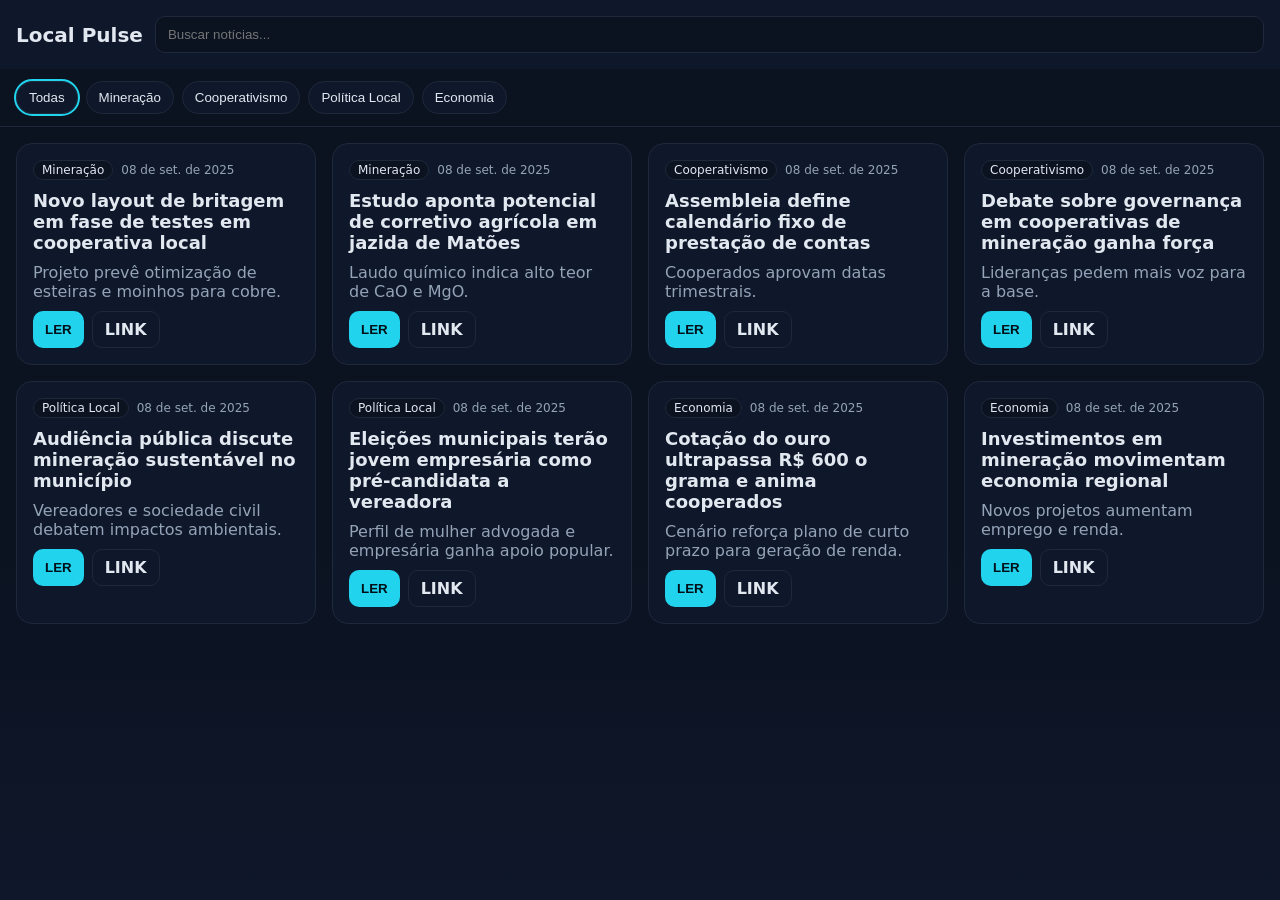
==== index.html @ df9ce0dd "Add files via upload" ====
<!doctype html>
<html lang="pt-br">
<head>
  <meta charset="utf-8" />
  <meta name="viewport" content="width=device-width, initial-scale=1" />
  <title>Local Pulse</title>
  <link rel="manifest" href="./manifest.webmanifest" />
  <link rel="stylesheet" href="./styles.css" />
  <meta name="theme-color" content="#0f172a" />
</head>
<body>
  <header class="app-header">
    <h1>Local Pulse</h1>
    <input id="searchInput" class="search" placeholder="Buscar notícias..." />
  </header>

  <nav id="categories" class="categories"></nav>

  <main id="feed" class="feed" aria-live="polite"></main>

  <template id="cardTemplate">
    <article class="card">
      <div class="card-meta">
        <span class="pill" data-category></span>
        <time data-date></time>
      </div>
      <h3 data-title></h3>
      <p data-desc></p>
      <div class="card-actions">
        <button class="btn" data-open>LER</button>
        <a class="btn btn-ghost" target="_blank" rel="noopener" data-link>LINK</a>
      </div>
    </article>
  </template>

  <dialog id="reader" class="reader">
    <article>
      <header class="reader-header">
        <button class="btn" id="closeReader">Fechar</button>
        <span class="pill" id="readerCat"></span>
      </header>
      <h2 id="readerTitle"></h2>
      <p class="reader-meta"><time id="readerDate"></time></p>
      <div id="readerBody" class="reader-body"></div>
      <footer class="reader-footer">
        <a id="readerLink" class="btn" target="_blank" rel="noopener">Abrir fonte</a>
      </footer>
    </article>
  </dialog>

  <script src="./app.js" type="module"></script>
  <script>
    if ('serviceWorker' in navigator) {
      window.addEventListener('load', () => {
        navigator.serviceWorker.register('./sw.js');
      });
    }
  </script>
</body>
</html>
---- styles.css ----
:root {
  --bg: #0b1220;
  --panel: #0f172a;
  --muted: #94a3b8;
  --text: #e2e8f0;
  --brand: #22d3ee;
}
* { box-sizing: border-box; }
html, body { height: 100%; }
body {
  margin: 0; font-family: system-ui, -apple-system, Segoe UI, Roboto, Ubuntu, Cantarell, 'Helvetica Neue', Arial;
  background: linear-gradient(180deg, #0b1220, #0b1220 60%, #0f172a);
  color: var(--text);
}
.app-header { display: flex; gap: 12px; align-items: center; padding: 16px; background: var(--panel); position: sticky; top: 0; z-index: 10; }
.app-header h1 { margin: 0; font-size: 20px; }
.search { flex: 1; padding: 10px 12px; border-radius: 10px; border: 1px solid #1e293b; background: #0b1220; color: var(--text); }

.categories { display: flex; gap: 8px; overflow-x: auto; padding: 12px 16px; border-bottom: 1px solid #1e293b; background: #0b1220; position: sticky; top: 58px; z-index: 9; }
.cat-btn { white-space: nowrap; padding: 8px 12px; border-radius: 999px; border: 1px solid #1e293b; background: #0f172a; color: var(--text); cursor: pointer; }
.cat-btn.active { outline: 2px solid var(--brand); }

.feed { display: grid; grid-template-columns: repeat(auto-fill, minmax(280px, 1fr)); gap: 16px; padding: 16px; }
.card { background: #0f172a; border: 1px solid #1e293b; border-radius: 16px; padding: 16px; display: flex; flex-direction: column; gap: 10px; }
.card-meta { display: flex; align-items: center; gap: 8px; font-size: 12px; color: var(--muted); }
.pill { display: inline-block; border: 1px solid #1e293b; background: #0b1220; color: var(--text); padding: 2px 8px; border-radius: 999px; font-size: 12px; }
.card h3 { margin: 0; font-size: 18px; }
.card p { margin: 0; color: var(--muted); }
.card-actions { display: flex; gap: 8px; }
.btn { background: var(--brand); color: #001018; padding: 8px 12px; border: none; border-radius: 10px; cursor: pointer; font-weight: 600; }
.btn-ghost { background: transparent; border: 1px solid #1e293b; color: var(--text); text-decoration: none; padding: 8px 12px; border-radius: 10px; }

.reader { width: min(900px, 95%); margin: auto; border: none; border-radius: 16px; padding: 0; }
.reader::backdrop { background: rgba(0,0,0,.6); }
.reader article { background: #0f172a; color: var(--text); border: 1px solid #1e293b; border-radius: 16px; padding: 16px; }
.reader-header { display: flex; justify-content: space-between; align-items: center; }
.reader-meta { color: var(--muted); margin: 8px 0; }
.reader-body { line-height: 1.6; color: var(--text); }
.reader-footer { margin-top: 16px; display: flex; justify-content: flex-end; }
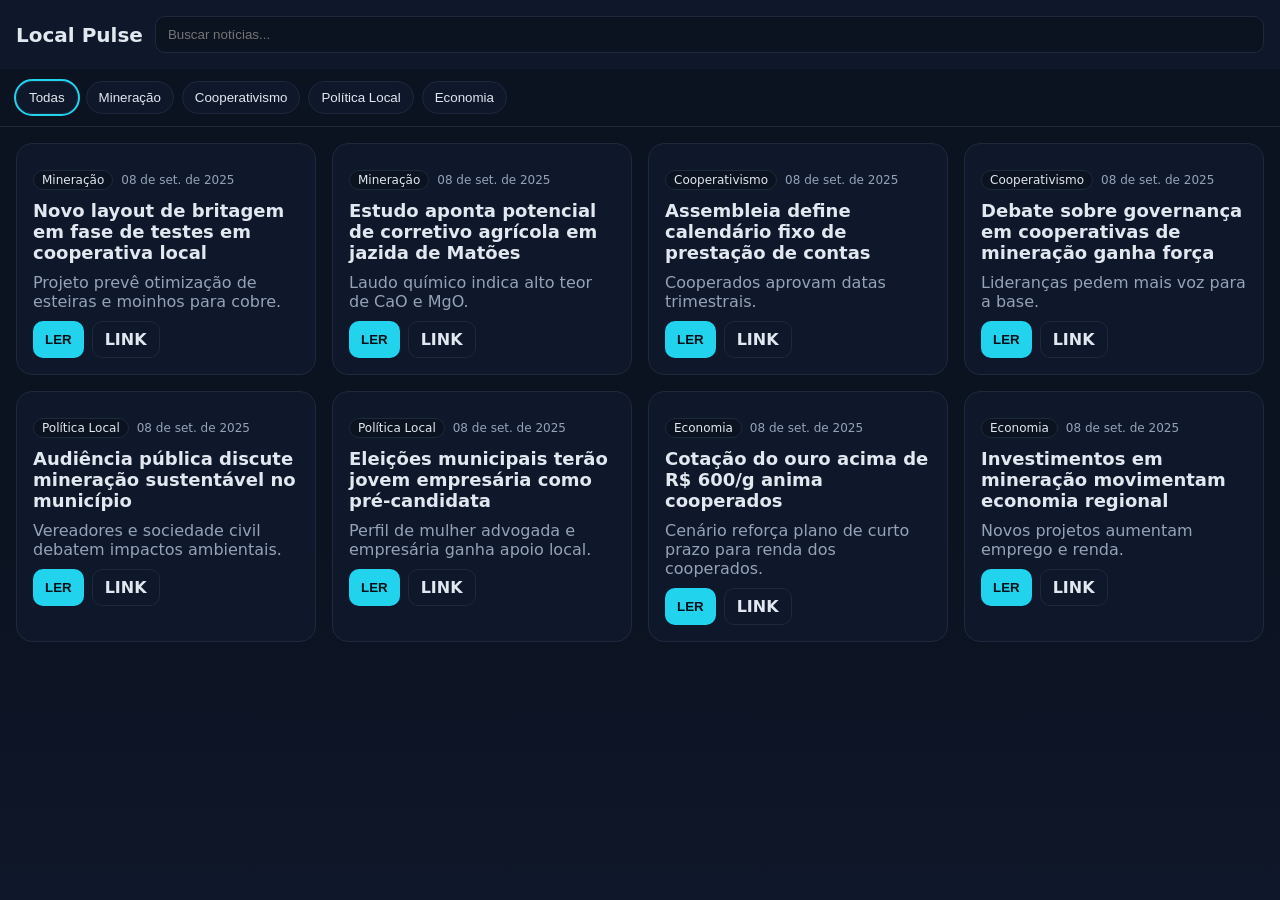
==== commit 3cc9c1b8: "Update index.html" ====
--- a/index.html
+++ b/index.html
@@ -4,22 +4,31 @@
   <meta charset="utf-8" />
   <meta name="viewport" content="width=device-width, initial-scale=1" />
   <title>Local Pulse</title>
+
+  <!-- PWA -->
   <link rel="manifest" href="./manifest.webmanifest" />
+  <meta name="theme-color" content="#0f172a" />
+
+  <!-- Estilos -->
   <link rel="stylesheet" href="./styles.css" />
-  <meta name="theme-color" content="#0f172a" />
 </head>
 <body>
+  <!-- Cabeçalho -->
   <header class="app-header">
     <h1>Local Pulse</h1>
     <input id="searchInput" class="search" placeholder="Buscar notícias..." />
   </header>
 
+  <!-- Filtros de categoria -->
   <nav id="categories" class="categories"></nav>
 
+  <!-- Lista de cards -->
   <main id="feed" class="feed" aria-live="polite"></main>
 
+  <!-- MOLDE DE CARD (usado pelo app.js para clonar) -->
   <template id="cardTemplate">
     <article class="card">
+      <img class="card-img" data-img alt="" loading="lazy" />
       <div class="card-meta">
         <span class="pill" data-category></span>
         <time data-date></time>
@@ -33,6 +42,7 @@
     </article>
   </template>
 
+  <!-- Leitor (modal) -->
   <dialog id="reader" class="reader">
     <article>
       <header class="reader-header">
@@ -43,12 +53,15 @@
       <p class="reader-meta"><time id="readerDate"></time></p>
       <div id="readerBody" class="reader-body"></div>
       <footer class="reader-footer">
-        <a id="readerLink" class="btn" target="_blank" rel="noopener">Abrir fonte</a>
+        <a id="readerLink" class="btn" target="__blank" rel="noopener">Abrir fonte</a>
       </footer>
     </article>
   </dialog>
 
+  <!-- Script principal -->
   <script src="./app.js" type="module"></script>
+
+  <!-- Service Worker (PWA) -->
   <script>
     if ('serviceWorker' in navigator) {
       window.addEventListener('load', () => {
@@ -58,3 +71,4 @@
   </script>
 </body>
 </html>
+
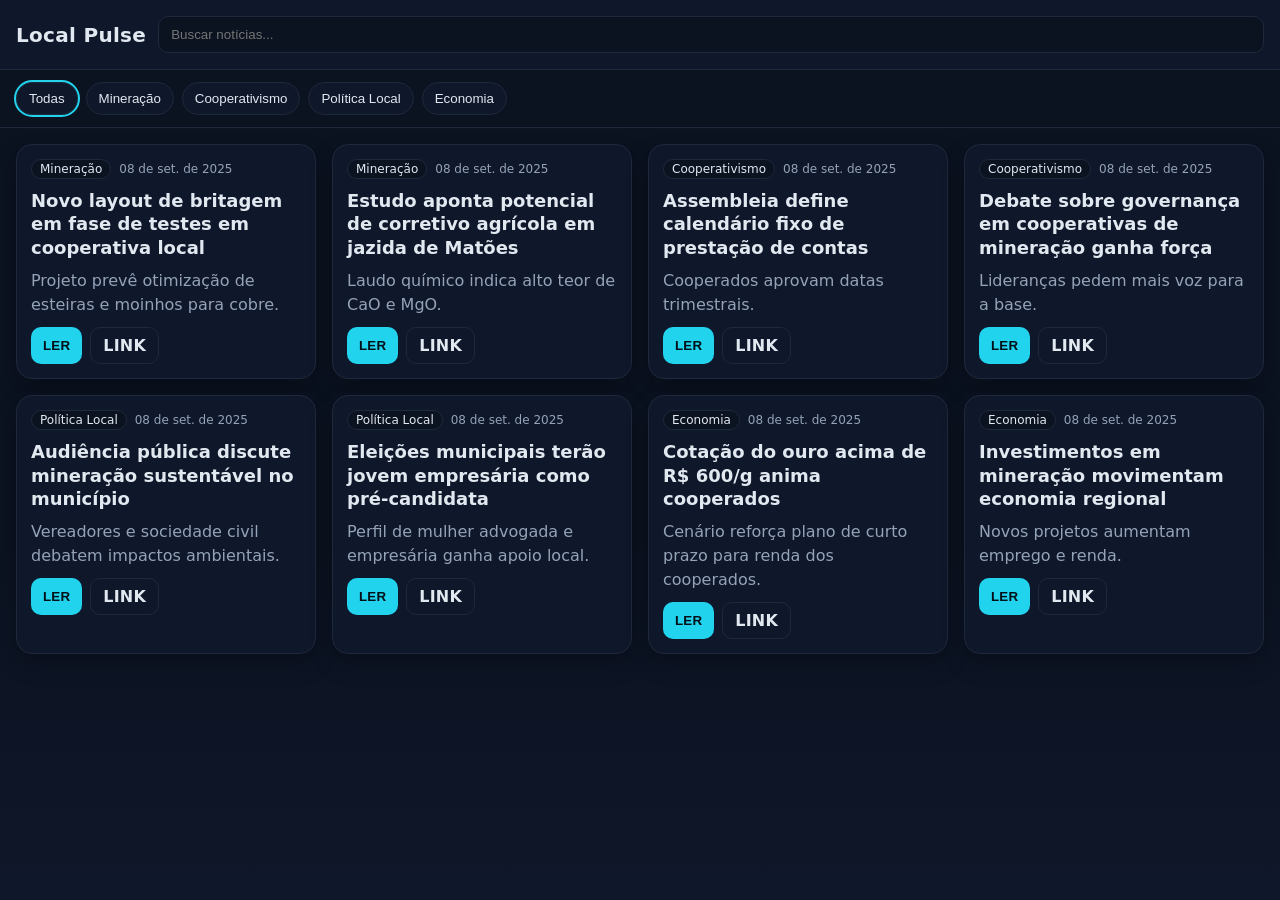
==== commit efbcc4d5: "Update index.html" ====
--- a/index.html
+++ b/index.html
@@ -6,7 +6,8 @@
   <title>Local Pulse</title>
 
   <!-- PWA -->
-  <link rel="manifest" href="./manifest.webmanifest" />
+<link rel="manifest" href="./manifest.webmanifest" />
+
   <meta name="theme-color" content="#0f172a" />
 
   <!-- Estilos -->
--- a/styles.css
+++ b/styles.css
@@ -4,36 +4,177 @@
   --muted: #94a3b8;
   --text: #e2e8f0;
   --brand: #22d3ee;
+  --card: #0f172a;
+  --border: #1e293b;
 }
+
 * { box-sizing: border-box; }
+
 html, body { height: 100%; }
+
 body {
-  margin: 0; font-family: system-ui, -apple-system, Segoe UI, Roboto, Ubuntu, Cantarell, 'Helvetica Neue', Arial;
+  margin: 0;
+  font-family: system-ui, -apple-system, Segoe UI, Roboto, Ubuntu, Cantarell, 'Helvetica Neue', Arial;
   background: linear-gradient(180deg, #0b1220, #0b1220 60%, #0f172a);
   color: var(--text);
 }
-.app-header { display: flex; gap: 12px; align-items: center; padding: 16px; background: var(--panel); position: sticky; top: 0; z-index: 10; }
-.app-header h1 { margin: 0; font-size: 20px; }
-.search { flex: 1; padding: 10px 12px; border-radius: 10px; border: 1px solid #1e293b; background: #0b1220; color: var(--text); }
 
-.categories { display: flex; gap: 8px; overflow-x: auto; padding: 12px 16px; border-bottom: 1px solid #1e293b; background: #0b1220; position: sticky; top: 58px; z-index: 9; }
-.cat-btn { white-space: nowrap; padding: 8px 12px; border-radius: 999px; border: 1px solid #1e293b; background: #0f172a; color: var(--text); cursor: pointer; }
+/* Header */
+.app-header {
+  display: flex;
+  gap: 12px;
+  align-items: center;
+  padding: 16px;
+  background: var(--panel);
+  position: sticky;
+  top: 0;
+  z-index: 10;
+  border-bottom: 1px solid var(--border);
+}
+.app-header h1 {
+  margin: 0;
+  font-size: 20px;
+  letter-spacing: .3px;
+}
+.search {
+  flex: 1;
+  padding: 10px 12px;
+  border-radius: 10px;
+  border: 1px solid var(--border);
+  background: #0b1220;
+  color: var(--text);
+}
+
+/* Categorias */
+.categories {
+  display: flex;
+  gap: 8px;
+  overflow-x: auto;
+  padding: 12px 16px;
+  border-bottom: 1px solid var(--border);
+  background: #0b1220;
+  position: sticky;
+  top: 58px;
+  z-index: 9;
+}
+.cat-btn {
+  white-space: nowrap;
+  padding: 8px 12px;
+  border-radius: 999px;
+  border: 1px solid var(--border);
+  background: var(--panel);
+  color: var(--text);
+  cursor: pointer;
+  transition: transform .08s ease;
+}
+.cat-btn:hover { transform: translateY(-1px); }
 .cat-btn.active { outline: 2px solid var(--brand); }
 
-.feed { display: grid; grid-template-columns: repeat(auto-fill, minmax(280px, 1fr)); gap: 16px; padding: 16px; }
-.card { background: #0f172a; border: 1px solid #1e293b; border-radius: 16px; padding: 16px; display: flex; flex-direction: column; gap: 10px; }
-.card-meta { display: flex; align-items: center; gap: 8px; font-size: 12px; color: var(--muted); }
-.pill { display: inline-block; border: 1px solid #1e293b; background: #0b1220; color: var(--text); padding: 2px 8px; border-radius: 999px; font-size: 12px; }
-.card h3 { margin: 0; font-size: 18px; }
-.card p { margin: 0; color: var(--muted); }
+/* Grid do feed */
+.feed {
+  display: grid;
+  grid-template-columns: repeat(auto-fill, minmax(280px, 1fr));
+  gap: 16px;
+  padding: 16px;
+}
+
+/* Card */
+.card {
+  background: var(--card);
+  border: 1px solid var(--border);
+  border-radius: 16px;
+  padding: 14px;
+  display: flex;
+  flex-direction: column;
+  gap: 10px;
+  box-shadow: 0 10px 22px rgba(0,0,0,.25);
+}
+
+.card-img {
+  width: 100%;
+  height: 160px;
+  object-fit: cover;
+  border-radius: 12px;
+  border: 1px solid var(--border);
+  background: #0b1220;
+  display: none; /* só aparece quando o JS setar uma URL válida */
+}
+
+.card-meta {
+  display: flex;
+  align-items: center;
+  gap: 8px;
+  font-size: 12px;
+  color: var(--muted);
+}
+.pill {
+  display: inline-block;
+  border: 1px solid var(--border);
+  background: #0b1220;
+  color: var(--text);
+  padding: 2px 8px;
+  border-radius: 999px;
+  font-size: 12px;
+}
+.card h3 {
+  margin: 0;
+  font-size: 18px;
+  line-height: 1.3;
+}
+.card p {
+  margin: 0;
+  color: var(--muted);
+  line-height: 1.5;
+}
 .card-actions { display: flex; gap: 8px; }
-.btn { background: var(--brand); color: #001018; padding: 8px 12px; border: none; border-radius: 10px; cursor: pointer; font-weight: 600; }
-.btn-ghost { background: transparent; border: 1px solid #1e293b; color: var(--text); text-decoration: none; padding: 8px 12px; border-radius: 10px; }
+.btn {
+  background: var(--brand);
+  color: #001018;
+  padding: 8px 12px;
+  border: none;
+  border-radius: 10px;
+  cursor: pointer;
+  font-weight: 700;
+  letter-spacing: .2px;
+}
+.btn-ghost {
+  background: transparent;
+  border: 1px solid var(--border);
+  color: var(--text);
+  text-decoration: none;
+  padding: 8px 12px;
+  border-radius: 10px;
+}
 
-.reader { width: min(900px, 95%); margin: auto; border: none; border-radius: 16px; padding: 0; }
+/* Leitor (modal) */
+.reader {
+  width: min(900px, 95%);
+  margin: auto;
+  border: none;
+  border-radius: 16px;
+  padding: 0;
+}
 .reader::backdrop { background: rgba(0,0,0,.6); }
-.reader article { background: #0f172a; color: var(--text); border: 1px solid #1e293b; border-radius: 16px; padding: 16px; }
-.reader-header { display: flex; justify-content: space-between; align-items: center; }
+.reader article {
+  background: var(--panel);
+  color: var(--text);
+  border: 1px solid var(--border);
+  border-radius: 16px;
+  padding: 16px;
+}
+.reader-header {
+  display: flex;
+  justify-content: space-between;
+  align-items: center;
+}
 .reader-meta { color: var(--muted); margin: 8px 0; }
-.reader-body { line-height: 1.6; color: var(--text); }
-.reader-footer { margin-top: 16px; display: flex; justify-content: flex-end; }
+.reader-body { line-height: 1.65; color: var(--text); }
+.reader-footer {
+  margin-top: 16px;
+  display: flex;
+  justify-content: flex-end;
+}
+
+/* Acessibilidade: foco visível */
+:focus { outline: 2px solid var(--brand); outline-offset: 2px; }
+
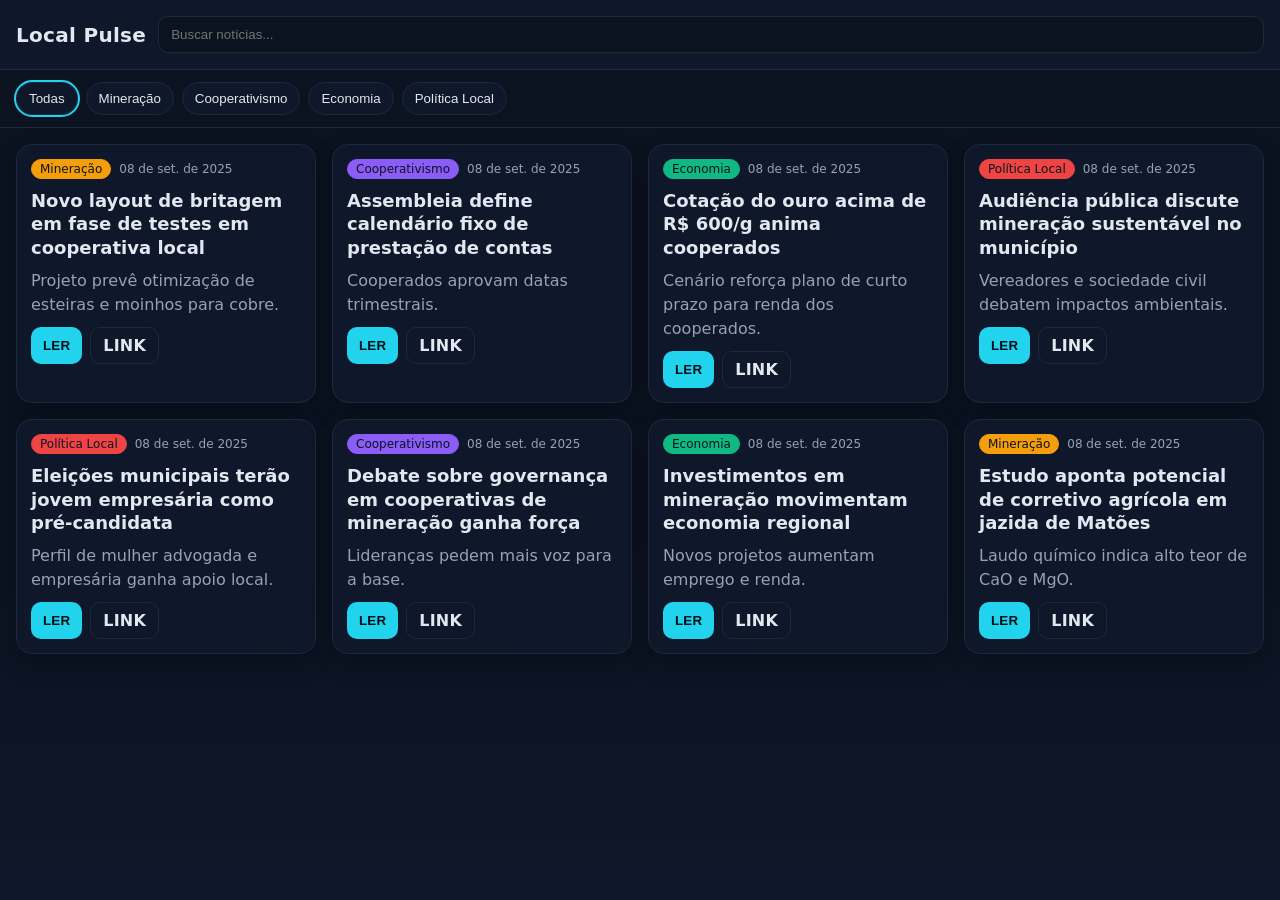
==== commit ac649c59: "fix: preserve cards and add static checks" ====
--- a/index.html
+++ b/index.html
@@ -17,7 +17,7 @@
   <!-- Cabeçalho -->
   <header class="app-header">
     <h1>Local Pulse</h1>
-    <input id="searchInput" class="search" placeholder="Buscar notícias..." />
+    <input id="searchInput" class="search" type="search" aria-label="Buscar notícias" placeholder="Buscar notícias..." />
   </header>
 
   <!-- Filtros de categoria -->
@@ -54,7 +54,7 @@
       <p class="reader-meta"><time id="readerDate"></time></p>
       <div id="readerBody" class="reader-body"></div>
       <footer class="reader-footer">
-        <a id="readerLink" class="btn" target="__blank" rel="noopener">Abrir fonte</a>
+        <a id="readerLink" class="btn" target="_blank" rel="noopener noreferrer">Abrir fonte</a>
       </footer>
     </article>
   </dialog>
@@ -72,4 +72,3 @@
   </script>
 </body>
 </html>
-
--- a/styles.css
+++ b/styles.css
@@ -168,7 +168,11 @@
   align-items: center;
 }
 .reader-meta { color: var(--muted); margin: 8px 0; }
-.reader-body { line-height: 1.65; color: var(--text); }
+.reader-body {
+  line-height: 1.65;
+  color: var(--text);
+  white-space: pre-line;
+}
 .reader-footer {
   margin-top: 16px;
   display: flex;
@@ -177,4 +181,3 @@
 
 /* Acessibilidade: foco visível */
 :focus { outline: 2px solid var(--brand); outline-offset: 2px; }
-
